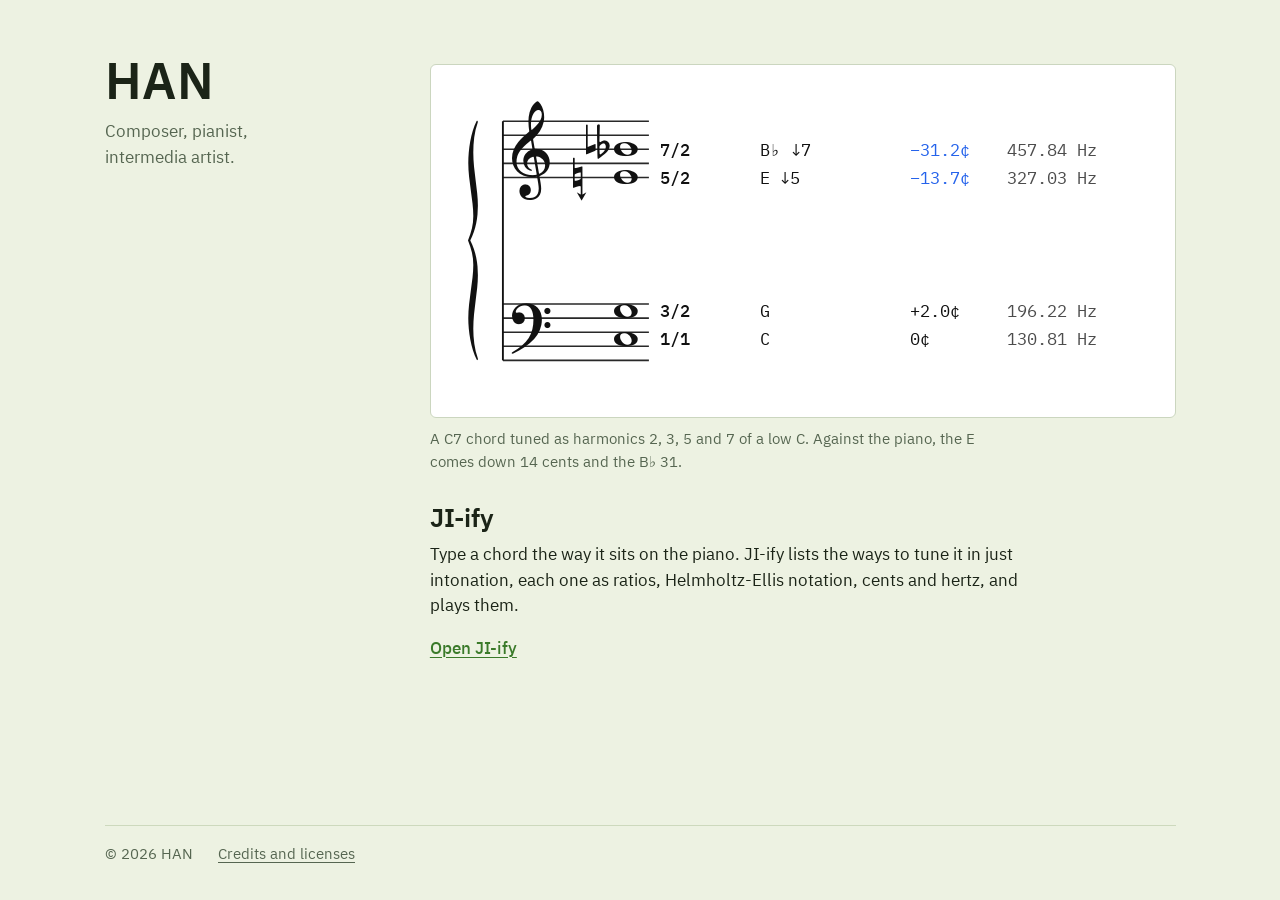
==== index.html @ 026e2849 "Site, first version: front page, JI-ify v14, credits, 404 The website is this folder, served as it i" ====
<!doctype html>
<html lang="en">
<head>
<meta charset="utf-8">
<meta name="viewport" content="width=device-width, initial-scale=1">
<title>HAN</title>
<meta name="description" content="HAN, composer, pianist and intermedia artist.">
<meta property="og:title" content="HAN">
<meta property="og:description" content="Composer, pianist, intermedia artist.">
<meta property="og:type" content="website">
<link rel="icon" href="assets/favicon.svg" type="image/svg+xml">
<link rel="stylesheet" href="assets/fonts.css">
<link rel="stylesheet" href="assets/notation-font.css">
<link rel="stylesheet" href="assets/site.css">
</head>
<body>
<div class="page">
  <div class="columns">

    <header class="identity">
      <h1 class="mark">HAN</h1>
      <p class="descriptor">Composer, pianist, intermedia artist.</p>
    </header>

    <main class="index">

      <article class="entry">
        <figure>
          <a class="sheet" href="ji-ify/" tabindex="-1" aria-hidden="true"><span class="crop">
<!-- figure:start (JI-ify's own drawing of its first example chord; regenerate with dev/make_figure.py) -->
<svg xmlns="http://www.w3.org/2000/svg" viewBox="0 37.5 435 198" width="435" height="198" role="img" aria-label="The chord C3, G3, E4, B-flat 4 on a grand staff with Helmholtz-Ellis accidentals. Beside each note: its ratio above C, its spelling, its distance from the piano's pitch in cents, and its frequency.">
<line x1="30.0" y1="60.0" x2="123.4" y2="60.0" stroke="currentColor" stroke-width="1" opacity="0.9">
</line>
<line x1="30.0" y1="177.0" x2="123.4" y2="177.0" stroke="currentColor" stroke-width="1" opacity="0.9">
</line>
<line x1="30.0" y1="69.0" x2="123.4" y2="69.0" stroke="currentColor" stroke-width="1" opacity="0.9">
</line>
<line x1="30.0" y1="186.0" x2="123.4" y2="186.0" stroke="currentColor" stroke-width="1" opacity="0.9">
</line>
<line x1="30.0" y1="78.0" x2="123.4" y2="78.0" stroke="currentColor" stroke-width="1" opacity="0.9">
</line>
<line x1="30.0" y1="195.0" x2="123.4" y2="195.0" stroke="currentColor" stroke-width="1" opacity="0.9">
</line>
<line x1="30.0" y1="87.0" x2="123.4" y2="87.0" stroke="currentColor" stroke-width="1" opacity="0.9">
</line>
<line x1="30.0" y1="204.0" x2="123.4" y2="204.0" stroke="currentColor" stroke-width="1" opacity="0.9">
</line>
<line x1="30.0" y1="96.0" x2="123.4" y2="96.0" stroke="currentColor" stroke-width="1" opacity="0.9">
</line>
<line x1="30.0" y1="213.0" x2="123.4" y2="213.0" stroke="currentColor" stroke-width="1" opacity="0.9">
</line>
<line x1="30.0" y1="60.0" x2="30.0" y2="213.0" stroke="currentColor" stroke-width="1.2">
</line>
<text class="smufl" x="8" y="213.0" style="font-size:153px" transform="translate(8 0) scale(0.6 1) translate(-8 0)"></text>
<text class="smufl" x="36.0" y="87.0"></text>
<text class="smufl" x="36.0" y="186.0"></text>
<text class="smufl" x="74.6" y="96.0"></text>
<text class="smufl" x="82.9" y="78.0"></text>
<text class="smufl" x="90.2" y="78.0"></text>
<g class="note">
<text class="smufl nh" x="101.0" y="199.5"></text>
</g>
<g class="note">
<text class="smufl nh" x="101.0" y="181.5"></text>
</g>
<g class="note">
<text class="smufl nh" x="101.0" y="96.0"></text>
</g>
<g class="note">
<text class="smufl nh" x="101.0" y="78.0"></text>
</g>
<g class="lblrow">
<text class="lbl" x="130.6" y="82.0">
<tspan x="130.6" font-weight="500">7/2</tspan>
<tspan x="194.6">B♭ ↓7</tspan>
<tspan x="290.6" fill="rgb(var(--flat))">−31.2¢</tspan>
<tspan x="352.6" opacity="0.75">457.84 Hz</tspan>
</text>
</g>
<g class="lblrow">
<text class="lbl" x="130.6" y="100.0">
<tspan x="130.6" font-weight="500">5/2</tspan>
<tspan x="194.6">E ↓5</tspan>
<tspan x="290.6" fill="rgb(var(--flat))">−13.7¢</tspan>
<tspan x="352.6" opacity="0.75">327.03 Hz</tspan>
</text>
</g>
<g class="lblrow">
<text class="lbl" x="130.6" y="185.5">
<tspan x="130.6" font-weight="500">3/2</tspan>
<tspan x="194.6">G</tspan>
<tspan x="290.6" fill="currentColor">+2.0¢</tspan>
<tspan x="352.6" opacity="0.75">196.22 Hz</tspan>
</text>
</g>
<g class="lblrow">
<text class="lbl" x="130.6" y="203.5">
<tspan x="130.6" font-weight="500">1/1</tspan>
<tspan x="194.6">C</tspan>
<tspan x="290.6" fill="currentColor">0¢</tspan>
<tspan x="352.6" opacity="0.75">130.81 Hz</tspan>
</text>
</g>
</svg>
<!-- figure:end -->
          </span></a>
          <figcaption>A C7 chord tuned as harmonics 2, 3, 5 and 7 of a low C. Against the piano, the E comes down 14 cents and the B♭ 31.</figcaption>
        </figure>
        <h2>JI-ify</h2>
        <p>Type a chord the way it sits on the piano. <span class="nowrap">JI-ify</span> lists the ways to tune it in just intonation, each one as ratios, Helmholtz-Ellis notation, cents and hertz, and plays them.</p>
        <a class="open nowrap" href="ji-ify/">Open JI-ify</a>
      </article>

    </main>

  </div>

  <footer class="foot">
    <span>© 2026 HAN</span>
    <a href="licenses/">Credits and licenses</a>
  </footer>
</div>

<script>
// Local preview only. Opened straight from disk, a link to a folder has to name the
// folder's index.html; on a web server the server adds it.
if (location.protocol === 'file:') document.querySelectorAll('a[href$="/"]').forEach(function (a) {
  var h = a.getAttribute('href'); if (!/^[a-z]+:/i.test(h)) a.setAttribute('href', h + 'index.html');
});
</script>
</body>
</html>
---- assets/fonts.css ----
/* IBM Plex Sans and IBM Plex Mono, served from this site: no third-party requests.
   Copyright © 2017 IBM Corp. with Reserved Font Name "Plex".
   SIL Open Font License 1.1, see ../licenses/IBM-Plex-OFL.txt
   The files are IBM's own WOFF2 builds, unmodified (npm: @ibm/plex-sans 1.1.0, @ibm/plex-mono 2.5.0). */

@font-face { font-family: "IBM Plex Sans"; font-style: normal; font-weight: 400; font-display: swap; src: url(fonts/IBMPlexSans-Regular.woff2) format("woff2"); }
@font-face { font-family: "IBM Plex Sans"; font-style: italic; font-weight: 400; font-display: swap; src: url(fonts/IBMPlexSans-Italic.woff2) format("woff2"); }
@font-face { font-family: "IBM Plex Sans"; font-style: normal; font-weight: 500; font-display: swap; src: url(fonts/IBMPlexSans-Medium.woff2) format("woff2"); }
@font-face { font-family: "IBM Plex Sans"; font-style: normal; font-weight: 600; font-display: swap; src: url(fonts/IBMPlexSans-SemiBold.woff2) format("woff2"); }
@font-face { font-family: "IBM Plex Mono"; font-style: normal; font-weight: 400; font-display: swap; src: url(fonts/IBMPlexMono-Regular.woff2) format("woff2"); }
@font-face { font-family: "IBM Plex Mono"; font-style: normal; font-weight: 500; font-display: swap; src: url(fonts/IBMPlexMono-Medium.woff2) format("woff2"); }
---- assets/notation-font.css ----
/* JIify Notation: the music glyphs, a renamed 61-glyph subset of Bravura (Steinberg), SIL Open Font
   License 1.1, see ../licenses/. The font travels inside this file so it is always there when
   notation is drawn. Written by dev/make_figure.py. */
@font-face { font-family: JIifyNotation; src: url([data-uri]) format('woff2'); font-display: block; }
---- assets/site.css ----
/* HAN: shared styles for the site's own pages (front page, credits, 404).
   Tools and pieces keep their own styles in their own folders, so this file stays small. */

:root {
  /* Colours. For now these are the greens chosen for JI-ify, so the site and the tool
     read as one place. Change these five (and the dark set below) to re-skin every
     page that uses this file. */
  --bg: #edf2e2;
  --ink: #1b2417;
  --muted: #566651;
  --line: #cdd9bd;
  --accent: #3a7a29;

  /* The white sheet that notation sits on, in both themes, as in JI-ify. */
  --sheet: #ffffff;
  --sheet-ink: #111111;
  --sheet-line: #cbd6bf;

  --font: "IBM Plex Sans", "Helvetica Neue", Arial, sans-serif;
  --mono: "IBM Plex Mono", "SFMono-Regular", Menlo, Consolas, monospace;

  /* Type sizes are just intervals above the text size: 8:9, 1:1, 9:8, 3:2, 3:1. */
  --size-small: 0.889rem;
  --size-text: 1rem;
  --size-lead: 1.125rem;
  --size-title: 1.5rem;
  --size-mark: 3rem;

  color-scheme: light dark;
}

@media (prefers-color-scheme: dark) {
  :root {
    --bg: #0f160f;
    --ink: #e3eed4;
    --muted: #9db191;
    --line: #2d3c2b;
    --accent: #9fd45f;
  }
}

*, *::before, *::after { box-sizing: border-box; }

html {
  font-size: 106.25%; /* 17px at the browser's default, and it follows the reader's own setting */
  -webkit-text-size-adjust: 100%;
}

body {
  margin: 0;
  background: var(--bg);
  color: var(--ink);
  font-family: var(--font);
  font-size: var(--size-text);
  line-height: 1.5;
}

a {
  color: var(--accent);
  text-decoration-thickness: 1px;
  text-underline-offset: 0.18em;
}
a:hover { text-decoration-thickness: 2px; }

:focus-visible {
  outline: 2px solid var(--accent);
  outline-offset: 3px;
  border-radius: 2px;
}

/* ---------- frame: who on the left, what on the right ---------- */

.page {
  max-width: 70rem;
  min-height: 100vh;
  min-height: 100dvh;
  margin: 0 auto;
  padding: clamp(1.5rem, 5vw, 4rem) clamp(1.25rem, 5vw, 3.5rem) 2rem;
  display: flex;
  flex-direction: column;
}

.columns {
  flex: 1;
  display: grid;
  grid-template-columns: minmax(11rem, 1fr) minmax(0, 3fr);
  gap: 2rem clamp(2rem, 6vw, 5rem);
  align-items: start;
}

.identity {
  position: sticky;
  top: clamp(1.5rem, 5vw, 4rem);
}

.mark {
  margin: -0.17em 0 0; /* lifts the capitals to the top edge of whatever sits in the right column */
  font-size: var(--size-mark);
  font-weight: 600;
  line-height: 1;
  letter-spacing: 0.01em;
}
.mark a { color: inherit; text-decoration: none; }
.mark a:hover { color: var(--accent); }

.descriptor {
  margin: 0.75rem 0 0;
  color: var(--muted);
  text-wrap: balance;
}

.nowrap { white-space: nowrap; }

@media (max-width: 46rem) {
  .columns { grid-template-columns: minmax(0, 1fr); }
  .identity { position: static; }
}

/* ---------- an entry in the index ---------- */

.entry + .entry { margin-top: 4rem; }

.entry figure { margin: 0; }

.sheet {
  display: block;
  overflow: hidden;
  padding: 1.25rem 1.5rem;
  background: var(--sheet);
  color: var(--sheet-ink);
  border: 1px solid var(--sheet-line);
  border-radius: 6px;
  text-decoration: none;
  --flat: 37, 99, 235;
}
a.sheet:hover { border-color: var(--accent); }

.crop { display: block; }
.sheet svg {
  display: block;
  width: 100%;
  max-width: 40rem;
  height: auto;
}
/* JIifyNotation, the music font, comes from notation-font.css. */
.sheet .smufl { font-family: JIifyNotation; font-size: 36px; fill: currentColor; }
.sheet .lbl { font-family: var(--mono); font-size: 11px; fill: currentColor; font-variant-numeric: tabular-nums; }

/* On a phone the figure is drawn larger and cut just before its last column (Hz),
   so the notation and the cents stay readable. The drawing is 435 units wide and
   the Hz column starts at 352: showing the first 345 units means drawing it at 435/345. */
@media (max-width: 30rem) {
  .sheet { padding: 1rem; }
  .crop { overflow: hidden; }
  .sheet svg { width: 126.09%; max-width: none; }
}

.entry figcaption {
  margin-top: 0.6rem;
  max-width: 62ch;
  color: var(--muted);
  font-size: var(--size-small);
}

.entry h2 {
  margin: 1.75rem 0 0;
  font-size: var(--size-title);
  font-weight: 600;
  line-height: 1.2;
}

.entry p {
  margin: 0.5rem 0 0;
  max-width: 62ch;
}

.entry .open {
  display: inline-block;
  margin-top: 1rem;
  font-weight: 500;
}

/* ---------- plain text pages (credits, 404) ---------- */

.prose { max-width: 62ch; }
.prose h1 {
  margin: 0.35rem 0 1rem;
  font-size: var(--size-title);
  font-weight: 600;
  line-height: 1.2;
}
.prose h2 {
  margin: 2rem 0 0;
  font-size: var(--size-lead);
  font-weight: 600;
}
.prose p { margin: 0.5rem 0 0; }

/* ---------- foot ---------- */

.foot {
  margin-top: 4rem;
  padding-top: 1rem;
  border-top: 1px solid var(--line);
  display: flex;
  flex-wrap: wrap;
  gap: 0.25rem 1.5rem;
  color: var(--muted);
  font-size: var(--size-small);
}
.foot a { color: inherit; }
.foot a:hover { color: var(--accent); }
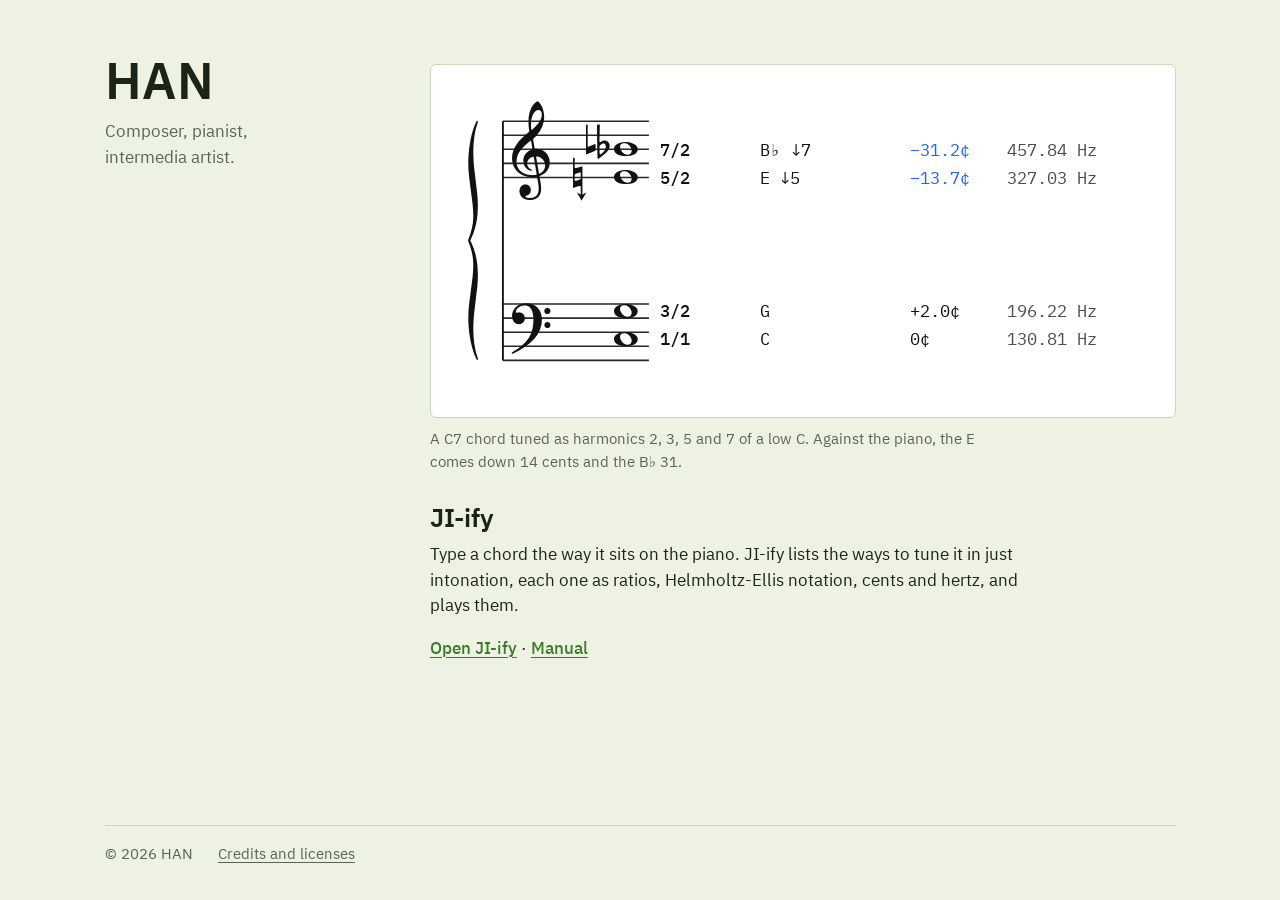
==== commit ba796817: "JI-ify v16: manual, introduction, help notes Adds a manual at /ji-ify/manual/ for composers new to t" ====
--- a/index.html
+++ b/index.html
@@ -108,7 +108,7 @@
         </figure>
         <h2>JI-ify</h2>
         <p>Type a chord the way it sits on the piano. <span class="nowrap">JI-ify</span> lists the ways to tune it in just intonation, each one as ratios, Helmholtz-Ellis notation, cents and hertz, and plays them.</p>
-        <a class="open nowrap" href="ji-ify/">Open JI-ify</a>
+        <a class="open nowrap" href="ji-ify/">Open JI-ify</a> <span aria-hidden="true">·</span> <a class="open nowrap" href="ji-ify/manual/">Manual</a>
       </article>
 
     </main>
--- a/assets/site.css
+++ b/assets/site.css
@@ -196,6 +196,78 @@
 }
 .prose p { margin: 0.5rem 0 0; }
 
+/* ---------- longer text pages (the JI-ify manual) ---------- */
+
+.toc {
+  margin-top: 1.25rem;
+  display: flex;
+  flex-direction: column;
+  gap: 0.2rem;
+  font-size: var(--size-small);
+}
+.toc a { color: var(--muted); text-decoration: none; }
+.toc a:hover { color: var(--accent); text-decoration: underline; }
+@media (max-width: 46rem) {
+  .toc { flex-direction: row; flex-wrap: wrap; gap: 0.2rem 1rem; }
+}
+
+.manual { max-width: 44rem; }
+.manual > p, .manual > ul, .manual > ol, .manual > dl { max-width: 62ch; }
+.manual h2 { margin-top: 2.75rem; font-size: var(--size-title); scroll-margin-top: 1.5rem; }
+.manual ul, .manual ol { margin: 0.5rem 0 0; padding-left: 1.25rem; }
+.manual li + li { margin-top: 0.3rem; }
+.manual code, .manual pre { font-family: var(--mono); font-size: 0.92em; }
+.manual pre {
+  margin: 0.75rem 0 0;
+  padding: 0.6rem 0.8rem;
+  border: 1px solid var(--line);
+  border-radius: 6px;
+  overflow-x: auto;
+}
+.manual .open { font-weight: 500; }
+
+.manual figure { margin: 1rem 0 0; }
+.manual figcaption {
+  margin-top: 0.5rem;
+  max-width: 62ch;
+  color: var(--muted);
+  font-size: var(--size-small);
+}
+/* A drawing taken from JI-ify: white paper in both themes, with the tool's own colours for its captions. */
+.staff {
+  padding: 0.75rem 1rem;
+  overflow-x: auto;
+  background: var(--sheet);
+  color: var(--sheet-ink);
+  border: 1px solid var(--sheet-line);
+  border-radius: 6px;
+  --muted: #4a5747;
+  --accent: #3a7a29;
+  --accent-soft: #e3eed8;
+  --warn: #85571a;
+}
+.staff svg { display: block; max-width: 100%; height: auto; pointer-events: none; }
+@media (max-width: 46rem) {
+  .staff svg { max-width: none; } /* full size on a phone; the sheet scrolls sideways */
+}
+
+.tablewrap { margin-top: 0.75rem; overflow-x: auto; }
+.manual table { width: 100%; border-collapse: collapse; font-size: var(--size-small); }
+.manual th, .manual td {
+  padding: 0.4rem 1rem 0.4rem 0;
+  border-bottom: 1px solid var(--line);
+  text-align: left;
+  vertical-align: top;
+}
+.manual th { color: var(--muted); font-weight: 500; }
+.manual table.num { width: auto; font-family: var(--mono); font-variant-numeric: tabular-nums; }
+.manual table.num td:nth-child(4), .manual table.num td:nth-child(5),
+.manual table.num th:nth-child(4), .manual table.num th:nth-child(5) { text-align: right; }
+
+.manual dl { margin: 0.5rem 0 0; }
+.manual dt { margin-top: 0.6rem; font-weight: 600; }
+.manual dd { margin: 0; }
+
 /* ---------- foot ---------- */
 
 .foot {
